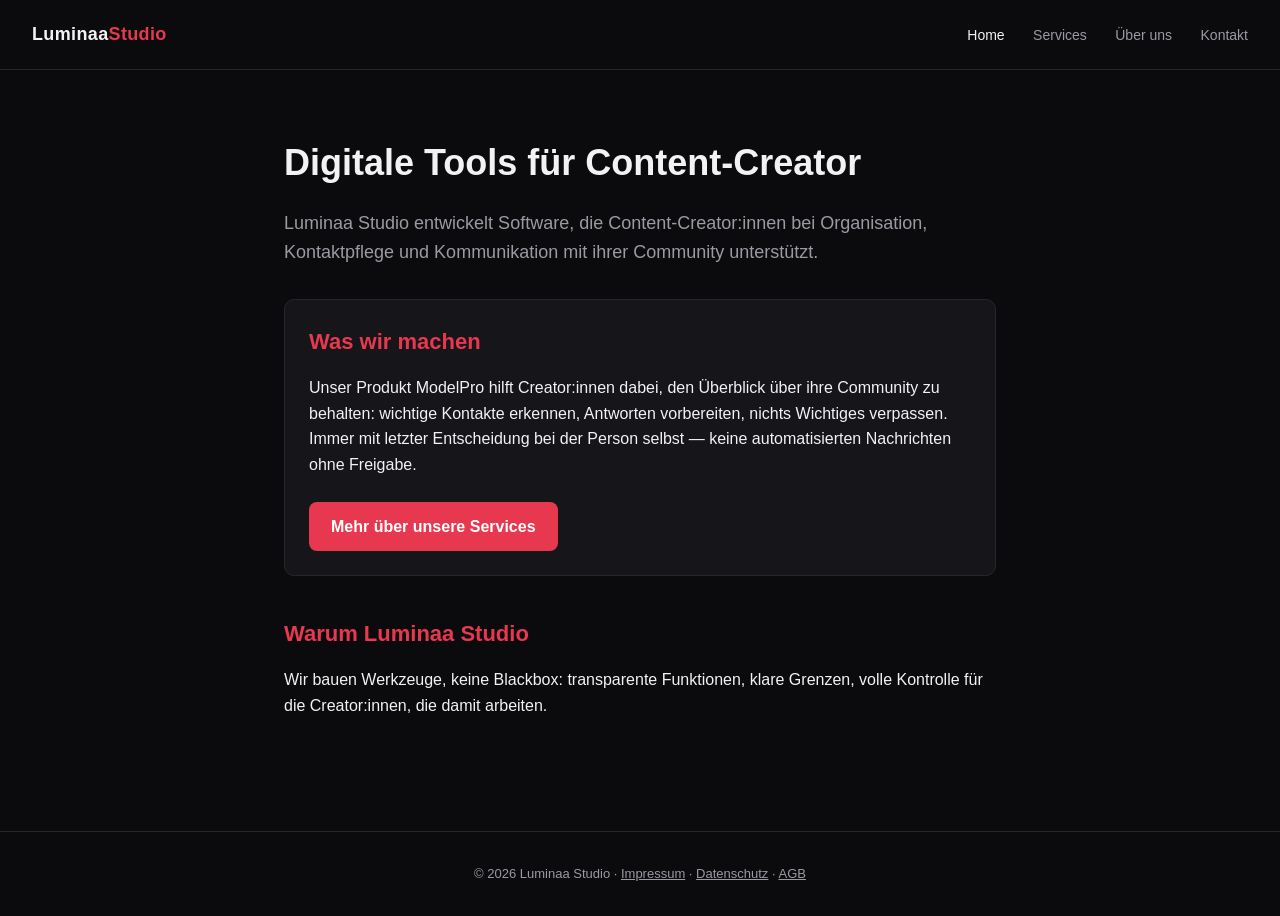
==== index.html @ 3b741c69 "Add files via upload" ====
<!doctype html>
<html lang="de">
<head>
<meta charset="utf-8">
<meta name="viewport" content="width=device-width, initial-scale=1">
<title>Luminaa Studio</title>
<link rel="stylesheet" href="style.css">
</head>
<body>
<header>
  <div class="brand">Luminaa<span>Studio</span></div>
  <nav>
    <a href="index.html" class="active">Home</a>
    <a href="services.html">Services</a>
    <a href="ueber-uns.html">Über uns</a>
    <a href="kontakt.html">Kontakt</a>
  </nav>
</header>
<main>
  <h1>Digitale Tools für Content-Creator</h1>
  <p class="lead">Luminaa Studio entwickelt Software, die Content-Creator:innen bei Organisation, Kontaktpflege und Kommunikation mit ihrer Community unterstützt.</p>

  <div class="card">
    <h2 style="margin-top:0">Was wir machen</h2>
    <p>Unser Produkt ModelPro hilft Creator:innen dabei, den Überblick über ihre Community zu behalten: wichtige Kontakte erkennen, Antworten vorbereiten, nichts Wichtiges verpassen. Immer mit letzter Entscheidung bei der Person selbst — keine automatisierten Nachrichten ohne Freigabe.</p>
    <a href="services.html" class="btn">Mehr über unsere Services</a>
  </div>

  <h2>Warum Luminaa Studio</h2>
  <p>Wir bauen Werkzeuge, keine Blackbox: transparente Funktionen, klare Grenzen, volle Kontrolle für die Creator:innen, die damit arbeiten.</p>
</main>
<footer>
  © 2026 Luminaa Studio · <a href="impressum.html">Impressum</a> · <a href="datenschutz.html">Datenschutz</a> · <a href="agb.html">AGB</a>
</footer>
</body>
</html>
---- style.css ----
:root {
  --bg: #0b0b0e;
  --panel: #15151a;
  --line: #26262e;
  --text: #f2f2f4;
  --muted: #9a9aa2;
  --brand: #e8384f;
  --brand-dark: #b91f34;
}

* { box-sizing: border-box; }

body {
  margin: 0;
  font-family: -apple-system, BlinkMacSystemFont, "Segoe UI", Roboto, Helvetica, Arial, sans-serif;
  background: var(--bg);
  color: var(--text);
  line-height: 1.6;
}

header {
  display: flex;
  align-items: center;
  justify-content: space-between;
  padding: 20px 32px;
  border-bottom: 1px solid var(--line);
  position: sticky;
  top: 0;
  background: var(--bg);
  z-index: 10;
}

.brand {
  font-weight: 700;
  font-size: 18px;
  letter-spacing: 0.02em;
}
.brand span { color: var(--brand); }

nav a {
  color: var(--muted);
  text-decoration: none;
  margin-left: 24px;
  font-size: 14px;
}
nav a:hover, nav a.active { color: var(--text); }

main {
  max-width: 760px;
  margin: 0 auto;
  padding: 64px 24px 96px;
}

h1 {
  font-size: 36px;
  margin: 0 0 16px;
}
h2 {
  font-size: 22px;
  margin: 40px 0 12px;
  color: var(--brand);
}
p { color: var(--text); }
.lead {
  color: var(--muted);
  font-size: 18px;
  margin-bottom: 32px;
}

.card {
  background: var(--panel);
  border: 1px solid var(--line);
  border-radius: 10px;
  padding: 24px;
  margin-bottom: 16px;
}

.btn {
  display: inline-block;
  background: var(--brand);
  color: #fff;
  text-decoration: none;
  padding: 12px 22px;
  border-radius: 8px;
  font-weight: 600;
  margin-top: 8px;
}
.btn:hover { background: var(--brand-dark); }

footer {
  border-top: 1px solid var(--line);
  padding: 32px 24px;
  text-align: center;
  color: var(--muted);
  font-size: 13px;
}
footer a { color: var(--muted); }

.legal-note {
  border-left: 3px solid var(--brand);
  padding: 12px 16px;
  background: var(--panel);
  color: var(--muted);
  font-size: 14px;
  margin-bottom: 32px;
}

ul { padding-left: 20px; }
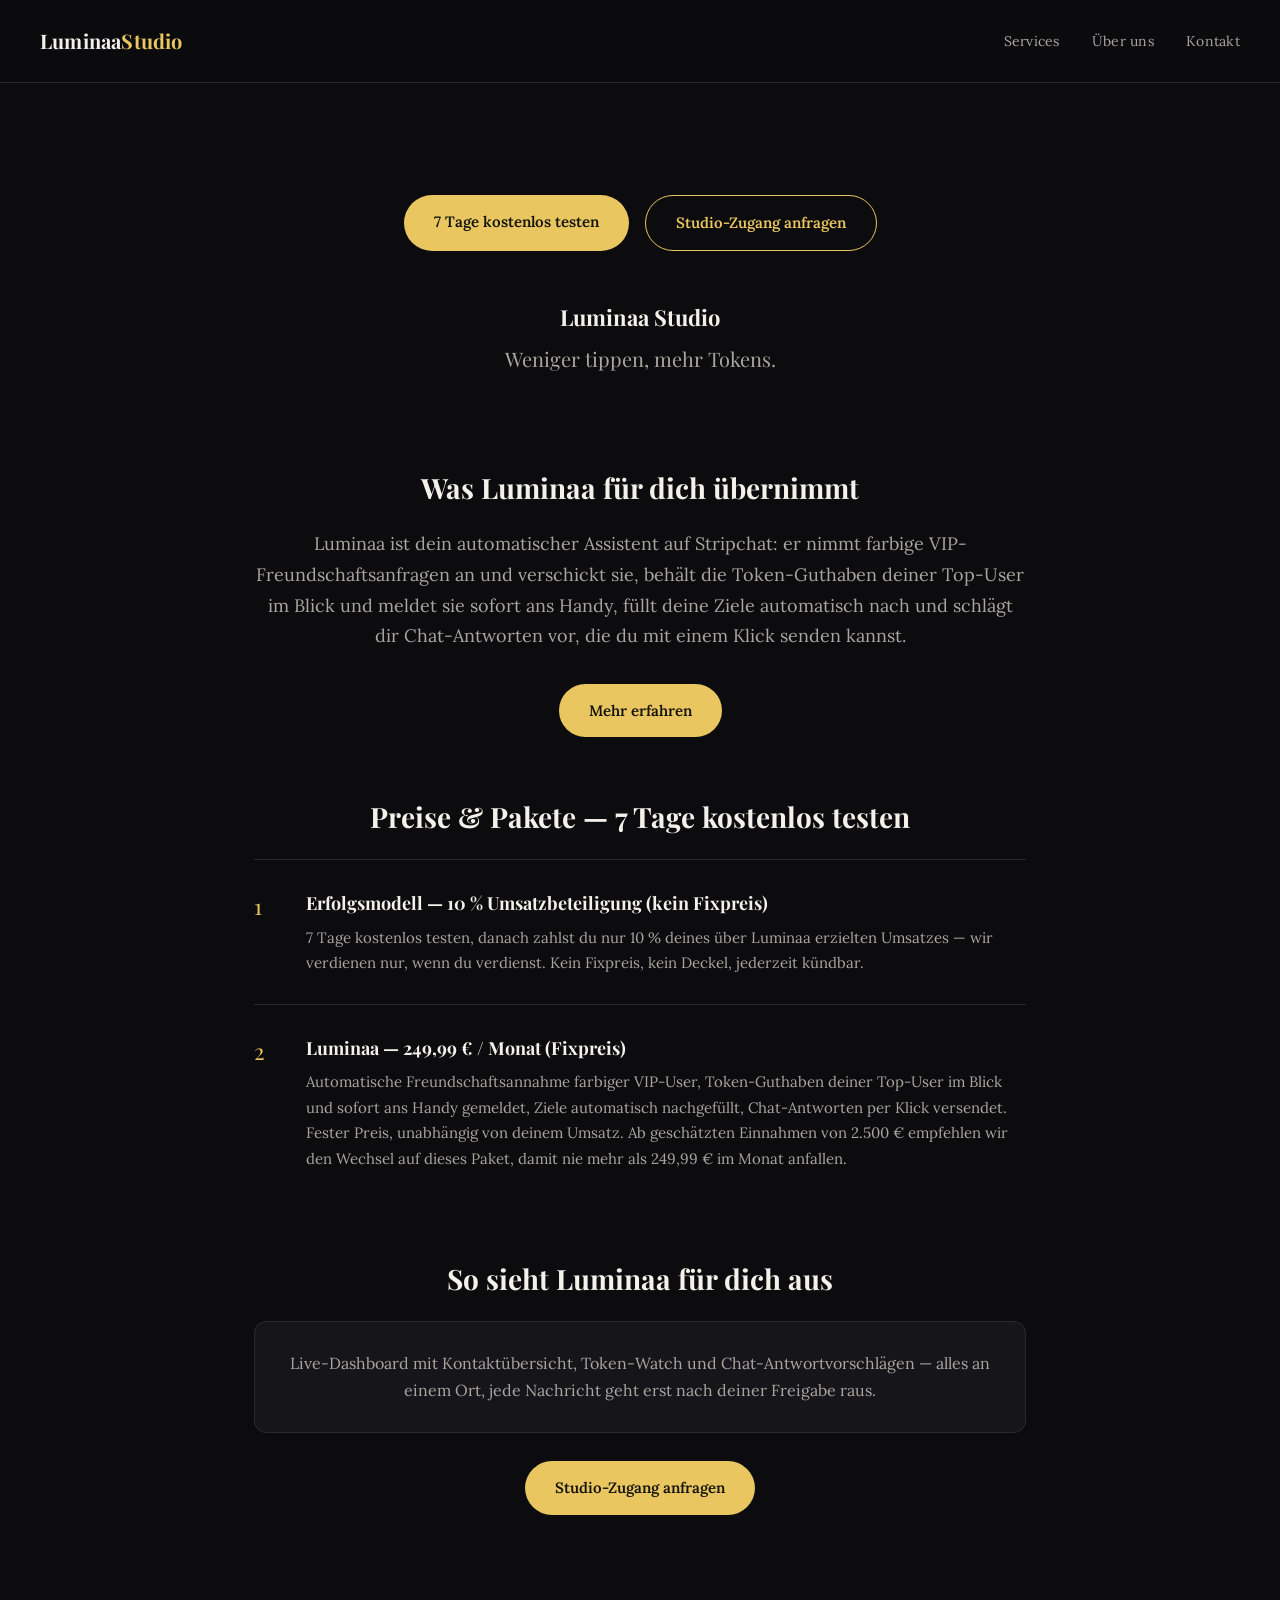
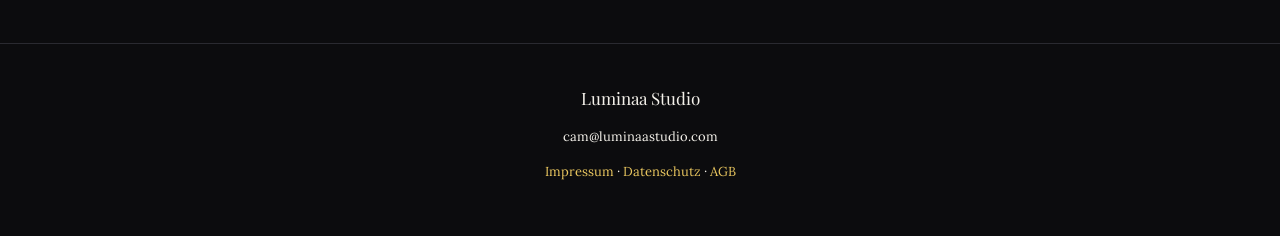
==== commit 6fddfa38: "Add files via upload" ====
--- a/index.html
+++ b/index.html
@@ -3,34 +3,63 @@
 <head>
 <meta charset="utf-8">
 <meta name="viewport" content="width=device-width, initial-scale=1">
-<title>Luminaa Studio</title>
+<title>Luminaa Studio — Weniger tippen, mehr Tokens.</title>
 <link rel="stylesheet" href="style.css">
 </head>
 <body>
 <header>
   <div class="brand">Luminaa<span>Studio</span></div>
   <nav>
-    <a href="index.html" class="active">Home</a>
     <a href="services.html">Services</a>
     <a href="ueber-uns.html">Über uns</a>
     <a href="kontakt.html">Kontakt</a>
   </nav>
 </header>
 <main>
-  <h1>Digitale Tools für Content-Creator</h1>
-  <p class="lead">Luminaa Studio entwickelt Software, die Content-Creator:innen bei Organisation, Kontaktpflege und Kommunikation mit ihrer Community unterstützt.</p>
-
-  <div class="card">
-    <h2 style="margin-top:0">Was wir machen</h2>
-    <p>Unser Produkt ModelPro hilft Creator:innen dabei, den Überblick über ihre Community zu behalten: wichtige Kontakte erkennen, Antworten vorbereiten, nichts Wichtiges verpassen. Immer mit letzter Entscheidung bei der Person selbst — keine automatisierten Nachrichten ohne Freigabe.</p>
-    <a href="services.html" class="btn">Mehr über unsere Services</a>
+  <div class="hero">
+    <div class="hero-ctas">
+      <a href="kontakt.html" class="btn">7 Tage kostenlos testen</a>
+      <a href="kontakt.html" class="btn btn-outline">Studio-Zugang anfragen</a>
+    </div>
+    <p class="tagline"><strong>Luminaa Studio</strong>Weniger tippen, mehr Tokens.</p>
   </div>
 
-  <h2>Warum Luminaa Studio</h2>
-  <p>Wir bauen Werkzeuge, keine Blackbox: transparente Funktionen, klare Grenzen, volle Kontrolle für die Creator:innen, die damit arbeiten.</p>
+  <h2>Was Luminaa für dich übernimmt</h2>
+  <p class="lead center">Luminaa ist dein automatischer Assistent auf Stripchat: er nimmt farbige VIP-Freundschaftsanfragen an und verschickt sie, behält die Token-Guthaben deiner Top-User im Blick und meldet sie sofort ans Handy, füllt deine Ziele automatisch nach und schlägt dir Chat-Antworten vor, die du mit einem Klick senden kannst.</p>
+  <div class="btn-center">
+    <a href="services.html" class="btn">Mehr erfahren</a>
+  </div>
+
+  <h2>Preise &amp; Pakete — 7 Tage kostenlos testen</h2>
+
+  <div class="pricing-row">
+    <div class="pricing-num">1</div>
+    <div>
+      <div class="pricing-title">Erfolgsmodell — 10 % Umsatzbeteiligung (kein Fixpreis)</div>
+      <div class="pricing-desc">7 Tage kostenlos testen, danach zahlst du nur 10 % deines über Luminaa erzielten Umsatzes — wir verdienen nur, wenn du verdienst. Kein Fixpreis, kein Deckel, jederzeit kündbar.</div>
+    </div>
+  </div>
+
+  <div class="pricing-row">
+    <div class="pricing-num">2</div>
+    <div>
+      <div class="pricing-title">Luminaa — 249,99 € / Monat (Fixpreis)</div>
+      <div class="pricing-desc">Automatische Freundschaftsannahme farbiger VIP-User, Token-Guthaben deiner Top-User im Blick und sofort ans Handy gemeldet, Ziele automatisch nachgefüllt, Chat-Antworten per Klick versendet. Fester Preis, unabhängig von deinem Umsatz. Ab geschätzten Einnahmen von 2.500 € empfehlen wir den Wechsel auf dieses Paket, damit nie mehr als 249,99 € im Monat anfallen.</div>
+    </div>
+  </div>
+
+  <h2>So sieht Luminaa für dich aus</h2>
+  <div class="card">
+    <p class="center" style="color:var(--muted); margin:0">Live-Dashboard mit Kontaktübersicht, Token-Watch und Chat-Antwortvorschlägen — alles an einem Ort, jede Nachricht geht erst nach deiner Freigabe raus.</p>
+  </div>
+  <div class="btn-center">
+    <a href="kontakt.html" class="btn">Studio-Zugang anfragen</a>
+  </div>
 </main>
 <footer>
-  © 2026 Luminaa Studio · <a href="impressum.html">Impressum</a> · <a href="datenschutz.html">Datenschutz</a> · <a href="agb.html">AGB</a>
+  <div class="footer-brand">Luminaa Studio</div>
+  <p>cam@luminaastudio.com</p>
+  <p><a href="impressum.html">Impressum</a> · <a href="datenschutz.html">Datenschutz</a> · <a href="agb.html">AGB</a></p>
 </footer>
 </body>
 </html>
--- a/style.css
+++ b/style.css
@@ -1,64 +1,101 @@
+@import url('https://fonts.googleapis.com/css2?family=Playfair+Display:wght@600;700&family=Lora:ital,wght@0,400;0,600;1,400&display=swap');
+
 :root {
-  --bg: #0b0b0e;
-  --panel: #15151a;
-  --line: #26262e;
-  --text: #f2f2f4;
-  --muted: #9a9aa2;
-  --brand: #e8384f;
-  --brand-dark: #b91f34;
+  --bg: #0c0c0e;
+  --panel: #16161a;
+  --line: #2a2a30;
+  --text: #f4f1ea;
+  --muted: #a9a6a0;
+  --gold: #e9c65f;
+  --gold-dark: #cca63f;
 }
 
 * { box-sizing: border-box; }
 
 body {
   margin: 0;
-  font-family: -apple-system, BlinkMacSystemFont, "Segoe UI", Roboto, Helvetica, Arial, sans-serif;
+  font-family: 'Lora', Georgia, serif;
   background: var(--bg);
   color: var(--text);
-  line-height: 1.6;
+  line-height: 1.7;
 }
 
 header {
   display: flex;
   align-items: center;
   justify-content: space-between;
-  padding: 20px 32px;
-  border-bottom: 1px solid var(--line);
+  padding: 24px 40px;
   position: sticky;
   top: 0;
-  background: var(--bg);
+  background: rgba(12,12,14,0.92);
+  backdrop-filter: blur(6px);
   z-index: 10;
+  border-bottom: 1px solid var(--line);
 }
 
 .brand {
+  font-family: 'Playfair Display', Georgia, serif;
   font-weight: 700;
-  font-size: 18px;
-  letter-spacing: 0.02em;
+  font-size: 20px;
+  letter-spacing: 0.01em;
 }
-.brand span { color: var(--brand); }
+.brand span { color: var(--gold); }
 
 nav a {
   color: var(--muted);
   text-decoration: none;
-  margin-left: 24px;
+  margin-left: 28px;
   font-size: 14px;
+  letter-spacing: 0.02em;
 }
-nav a:hover, nav a.active { color: var(--text); }
+nav a:hover, nav a.active { color: var(--gold); }
 
 main {
-  max-width: 760px;
+  max-width: 820px;
   margin: 0 auto;
-  padding: 64px 24px 96px;
+  padding: 72px 24px 100px;
 }
 
+.hero {
+  text-align: center;
+  padding: 40px 0 24px;
+}
+
+.hero-ctas {
+  display: flex;
+  justify-content: center;
+  gap: 16px;
+  margin-bottom: 48px;
+  flex-wrap: wrap;
+}
+
+.tagline {
+  font-family: 'Playfair Display', Georgia, serif;
+  font-size: 20px;
+  color: var(--muted);
+  margin: 0 0 8px;
+}
+.tagline strong { color: var(--text); display:block; font-size: 22px; margin-bottom: 6px; }
+
 h1 {
-  font-size: 36px;
-  margin: 0 0 16px;
+  font-family: 'Playfair Display', Georgia, serif;
+  font-size: 40px;
+  line-height: 1.25;
+  margin: 0 0 20px;
+  font-weight: 700;
 }
 h2 {
-  font-size: 22px;
-  margin: 40px 0 12px;
-  color: var(--brand);
+  font-family: 'Playfair Display', Georgia, serif;
+  font-size: 28px;
+  margin: 56px 0 18px;
+  font-weight: 700;
+  text-align: center;
+}
+h3 {
+  font-family: 'Playfair Display', Georgia, serif;
+  font-size: 19px;
+  margin: 0 0 8px;
+  color: var(--gold);
 }
 p { color: var(--text); }
 .lead {
@@ -66,39 +103,84 @@
   font-size: 18px;
   margin-bottom: 32px;
 }
+.center { text-align: center; }
+h1.center-title, .hero h1 { text-align: center; }
 
 .card {
   background: var(--panel);
   border: 1px solid var(--line);
-  border-radius: 10px;
-  padding: 24px;
-  margin-bottom: 16px;
+  border-radius: 12px;
+  padding: 28px;
+  margin-bottom: 18px;
 }
 
 .btn {
   display: inline-block;
-  background: var(--brand);
-  color: #fff;
+  background: var(--gold);
+  color: #14140f;
   text-decoration: none;
-  padding: 12px 22px;
-  border-radius: 8px;
+  padding: 14px 30px;
+  border-radius: 999px;
   font-weight: 600;
-  margin-top: 8px;
+  font-family: 'Lora', Georgia, serif;
+  font-size: 15px;
+  border: none;
+  cursor: pointer;
 }
-.btn:hover { background: var(--brand-dark); }
+.btn:hover { background: var(--gold-dark); }
+.btn-outline {
+  background: transparent;
+  color: var(--gold);
+  border: 1px solid var(--gold);
+}
+.btn-outline:hover { background: var(--gold); color: #14140f; }
+.btn-center { display:flex; justify-content:center; margin: 28px 0; }
+
+.pricing-row {
+  display: flex;
+  gap: 24px;
+  padding: 28px 0;
+  border-top: 1px solid var(--line);
+  align-items: flex-start;
+}
+.pricing-row:last-of-type { border-bottom: 1px solid var(--line); }
+.pricing-num {
+  font-family: 'Playfair Display', Georgia, serif;
+  font-size: 22px;
+  color: var(--gold);
+  width: 28px;
+  flex-shrink: 0;
+}
+.pricing-title {
+  font-family: 'Playfair Display', Georgia, serif;
+  font-weight: 700;
+  font-size: 18px;
+  margin-bottom: 6px;
+}
+.pricing-desc {
+  color: var(--muted);
+  font-size: 15px;
+}
 
 footer {
   border-top: 1px solid var(--line);
-  padding: 32px 24px;
+  padding: 40px 24px;
   text-align: center;
   color: var(--muted);
   font-size: 13px;
 }
-footer a { color: var(--muted); }
+footer a { color: var(--gold); text-decoration: none; }
+footer a:hover { text-decoration: underline; }
+.footer-brand {
+  font-family: 'Playfair Display', Georgia, serif;
+  font-size: 17px;
+  color: var(--text);
+  margin-bottom: 10px;
+}
 
 .legal-note {
-  border-left: 3px solid var(--brand);
-  padding: 12px 16px;
+  border-left: 3px solid var(--gold);
+  padding: 14px 18px;
   background: var(--panel);
   color: var(--muted);
   font-size: 14px;
@@ -106,3 +188,9 @@
 }
 
 ul { padding-left: 20px; }
+
+@media (max-width: 600px) {
+  h1 { font-size: 30px; }
+  header { padding: 18px 20px; }
+  nav a { margin-left: 16px; font-size: 13px; }
+}
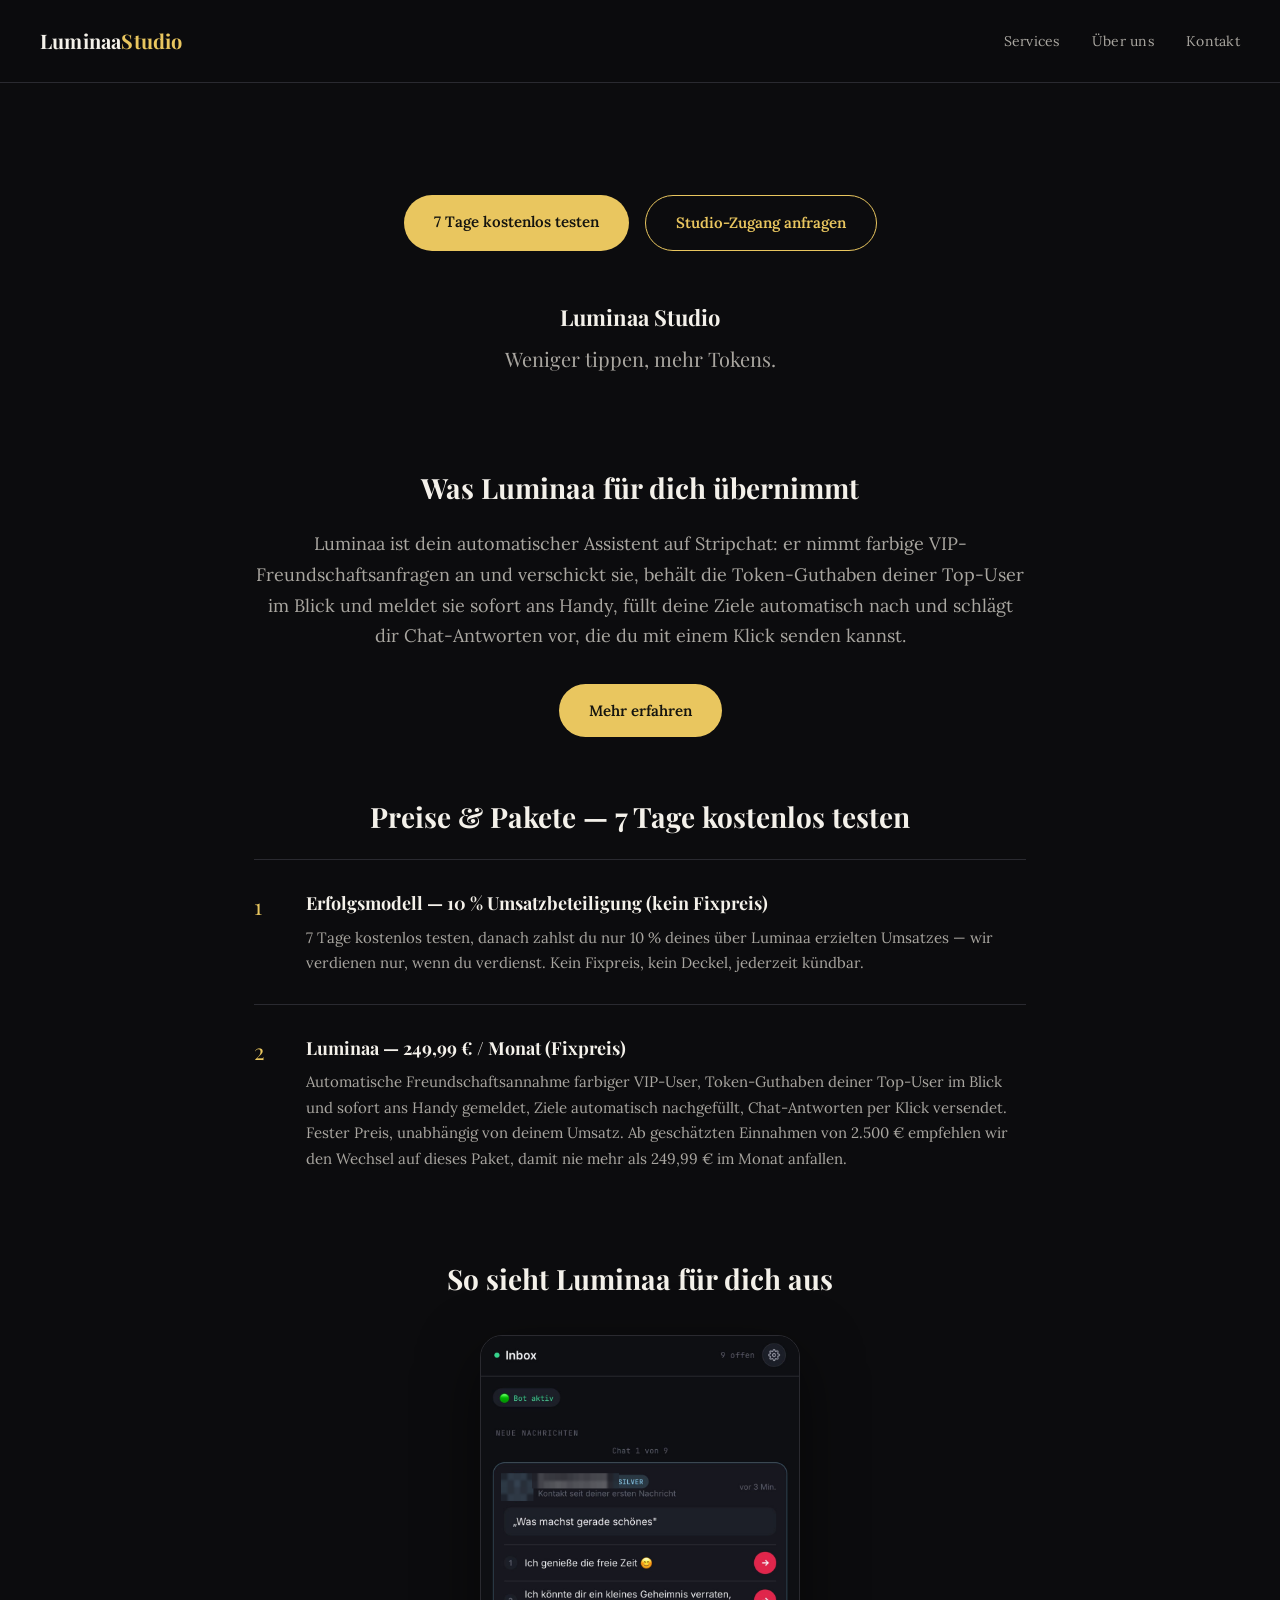
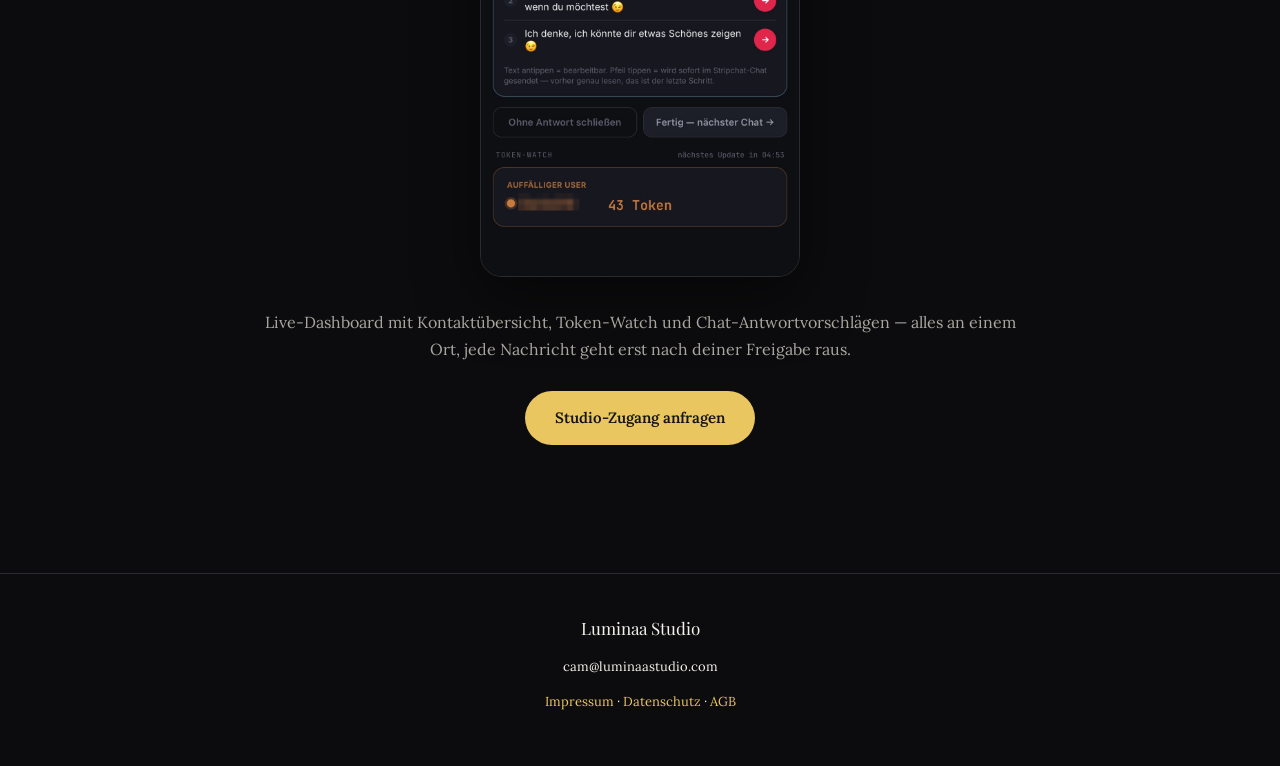
==== commit e0162941: "Add files via upload" ====
--- a/index.html
+++ b/index.html
@@ -49,9 +49,10 @@
   </div>
 
   <h2>So sieht Luminaa für dich aus</h2>
-  <div class="card">
-    <p class="center" style="color:var(--muted); margin:0">Live-Dashboard mit Kontaktübersicht, Token-Watch und Chat-Antwortvorschlägen — alles an einem Ort, jede Nachricht geht erst nach deiner Freigabe raus.</p>
+  <div class="phone-shot">
+    <img src="dashboard-preview.png" alt="Luminaa Dashboard: Chat-Antwortvorschläge und Token-Watch">
   </div>
+  <p class="center" style="color:var(--muted)">Live-Dashboard mit Kontaktübersicht, Token-Watch und Chat-Antwortvorschlägen — alles an einem Ort, jede Nachricht geht erst nach deiner Freigabe raus.</p>
   <div class="btn-center">
     <a href="kontakt.html" class="btn">Studio-Zugang anfragen</a>
   </div>
--- a/style.css
+++ b/style.css
@@ -136,6 +136,19 @@
 .btn-outline:hover { background: var(--gold); color: #14140f; }
 .btn-center { display:flex; justify-content:center; margin: 28px 0; }
 
+.phone-shot {
+  display: flex;
+  justify-content: center;
+  margin: 32px 0;
+}
+.phone-shot img {
+  max-width: 320px;
+  width: 100%;
+  border-radius: 22px;
+  border: 1px solid var(--line);
+  box-shadow: 0 20px 60px rgba(0,0,0,0.5);
+}
+
 .pricing-row {
   display: flex;
   gap: 24px;
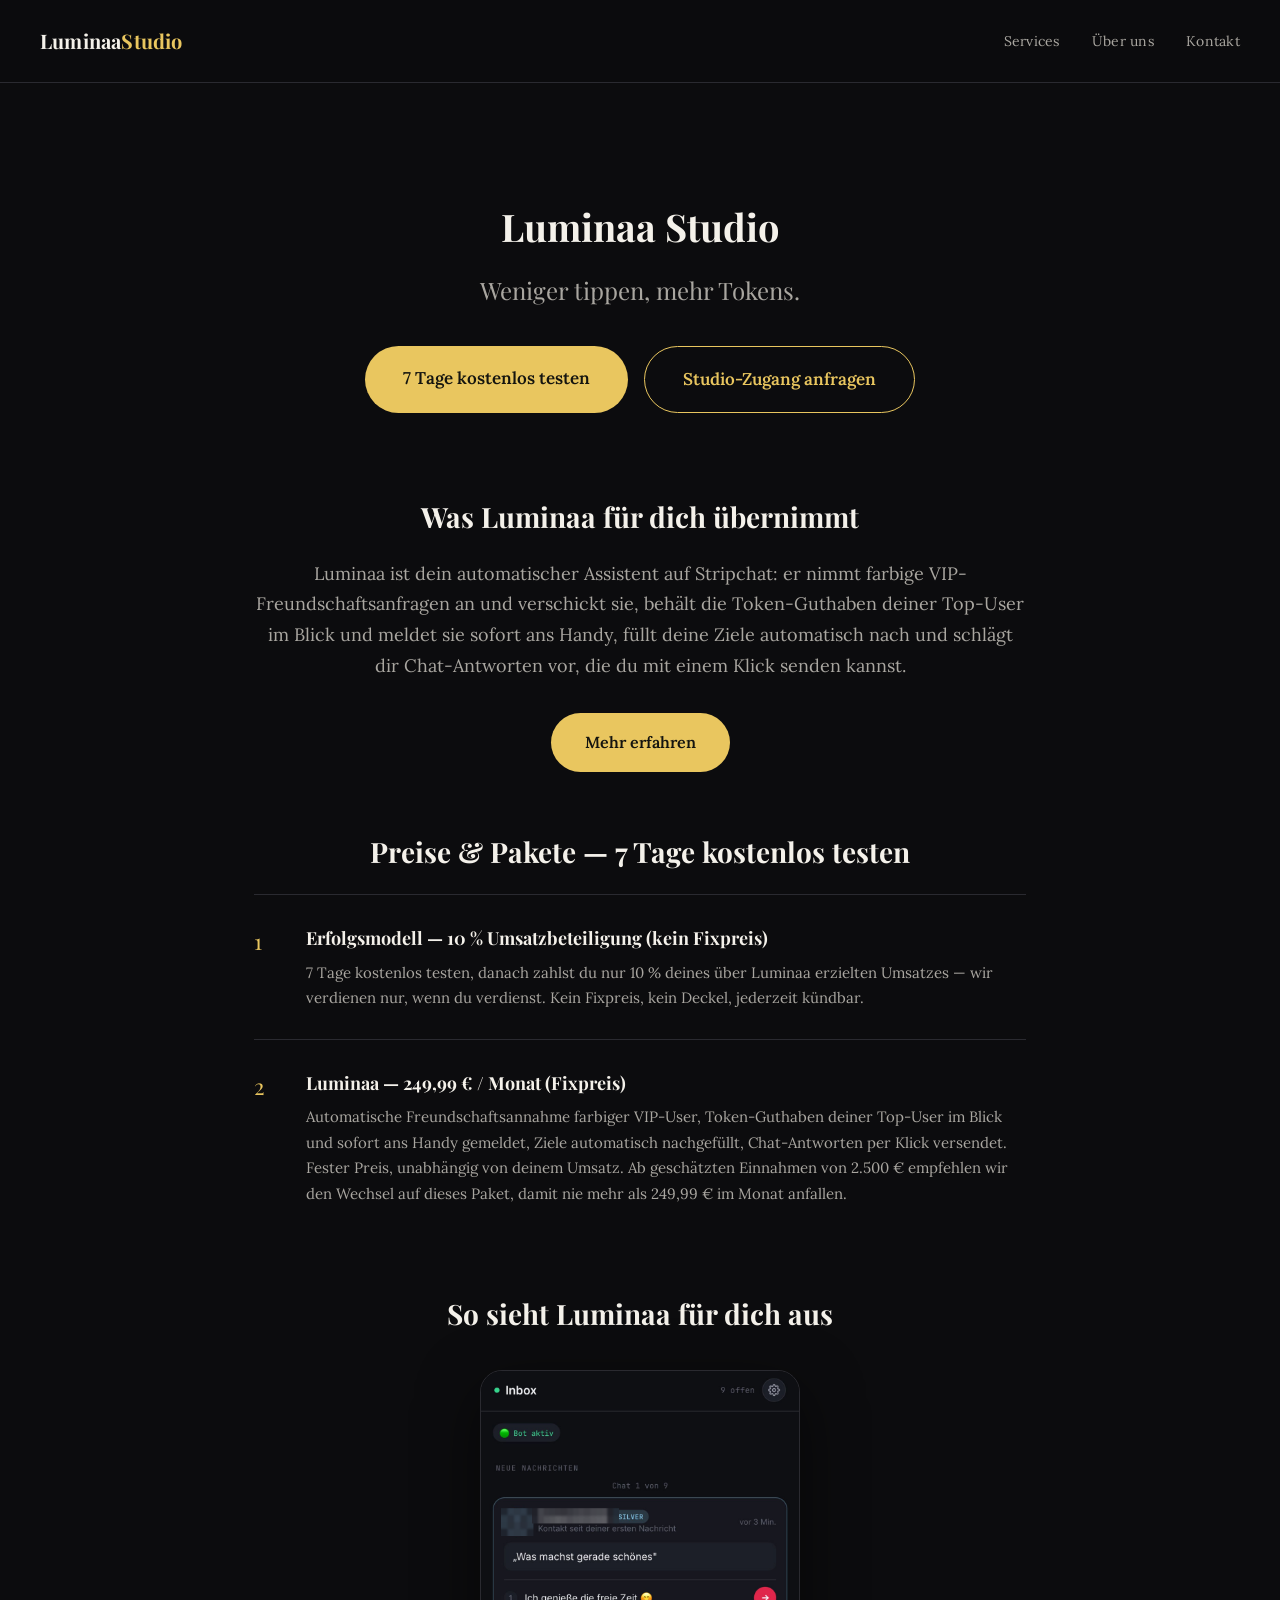
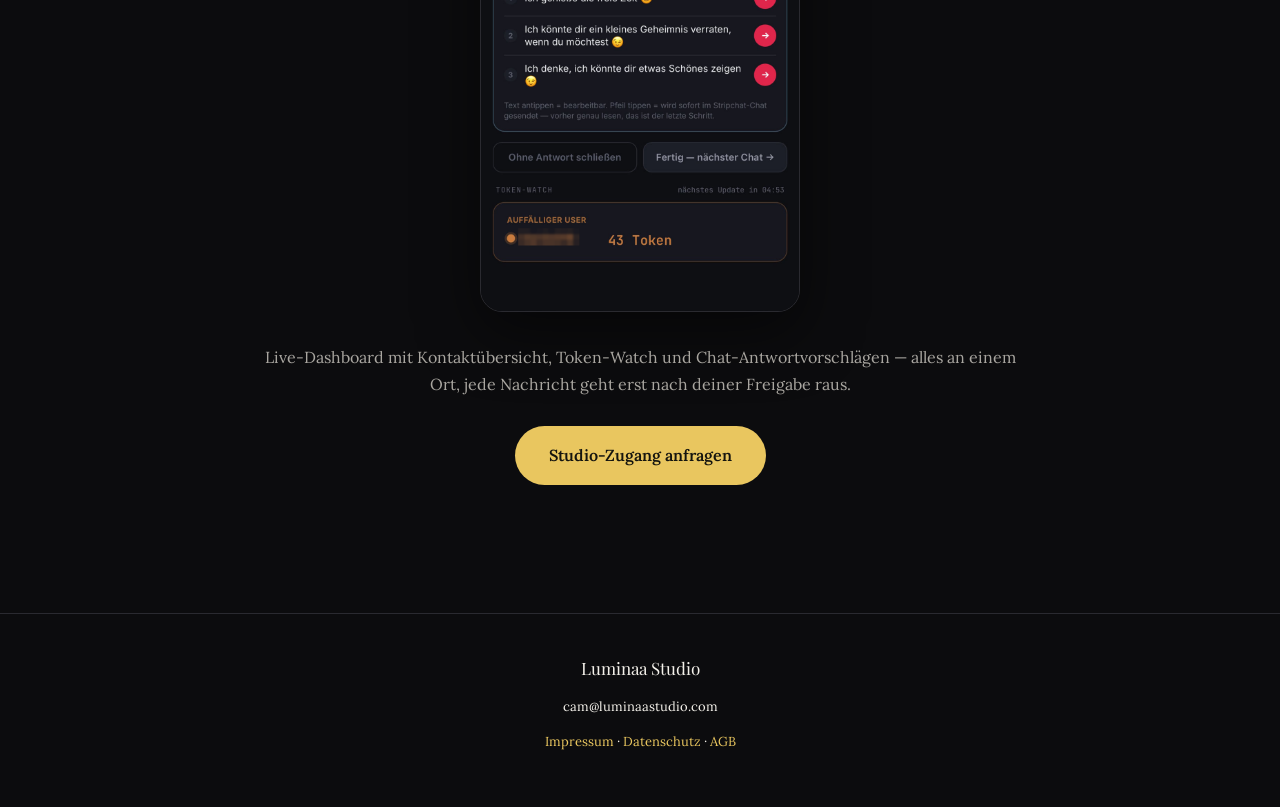
==== commit 5125a52c: "Add files via upload" ====
--- a/index.html
+++ b/index.html
@@ -12,16 +12,16 @@
   <nav>
     <a href="services.html">Services</a>
     <a href="ueber-uns.html">Über uns</a>
-    <a href="kontakt.html">Kontakt</a>
+    <a href="kontakt.html#formular">Kontakt</a>
   </nav>
 </header>
 <main>
   <div class="hero">
+    <p class="tagline"><strong>Luminaa Studio</strong>Weniger tippen, mehr Tokens.</p>
     <div class="hero-ctas">
-      <a href="kontakt.html" class="btn">7 Tage kostenlos testen</a>
-      <a href="kontakt.html" class="btn btn-outline">Studio-Zugang anfragen</a>
+      <a href="kontakt.html#formular" class="btn">7 Tage kostenlos testen</a>
+      <a href="kontakt.html#formular" class="btn btn-outline">Studio-Zugang anfragen</a>
     </div>
-    <p class="tagline"><strong>Luminaa Studio</strong>Weniger tippen, mehr Tokens.</p>
   </div>
 
   <h2>Was Luminaa für dich übernimmt</h2>
@@ -54,7 +54,7 @@
   </div>
   <p class="center" style="color:var(--muted)">Live-Dashboard mit Kontaktübersicht, Token-Watch und Chat-Antwortvorschlägen — alles an einem Ort, jede Nachricht geht erst nach deiner Freigabe raus.</p>
   <div class="btn-center">
-    <a href="kontakt.html" class="btn">Studio-Zugang anfragen</a>
+    <a href="kontakt.html#formular" class="btn">Studio-Zugang anfragen</a>
   </div>
 </main>
 <footer>
--- a/style.css
+++ b/style.css
@@ -65,17 +65,17 @@
   display: flex;
   justify-content: center;
   gap: 16px;
-  margin-bottom: 48px;
+  margin-top: 36px;
   flex-wrap: wrap;
 }
 
 .tagline {
   font-family: 'Playfair Display', Georgia, serif;
-  font-size: 20px;
-  color: var(--muted);
-  margin: 0 0 8px;
-}
-.tagline strong { color: var(--text); display:block; font-size: 22px; margin-bottom: 6px; }
+  font-size: 24px;
+  color: var(--muted);
+  margin: 0;
+}
+.tagline strong { color: var(--text); display:block; font-size: 38px; margin-bottom: 10px; }
 
 h1 {
   font-family: 'Playfair Display', Georgia, serif;
@@ -114,19 +114,47 @@
   margin-bottom: 18px;
 }
 
+form.card { display: flex; flex-direction: column; gap: 18px; }
+form label {
+  display: flex;
+  flex-direction: column;
+  gap: 8px;
+  font-size: 14px;
+  color: var(--muted);
+}
+form input[type="text"],
+form input[type="email"],
+form textarea {
+  background: var(--bg);
+  border: 1px solid var(--line);
+  border-radius: 8px;
+  padding: 12px 14px;
+  color: var(--text);
+  font-family: 'Lora', Georgia, serif;
+  font-size: 15px;
+  resize: vertical;
+}
+form input:focus,
+form textarea:focus {
+  outline: none;
+  border-color: var(--gold);
+}
+form button.btn { align-self: center; margin-top: 4px; }
+
 .btn {
   display: inline-block;
   background: var(--gold);
   color: #14140f;
   text-decoration: none;
-  padding: 14px 30px;
+  padding: 16px 34px;
   border-radius: 999px;
   font-weight: 600;
   font-family: 'Lora', Georgia, serif;
-  font-size: 15px;
+  font-size: 16px;
   border: none;
   cursor: pointer;
 }
+.hero .btn { padding: 18px 38px; font-size: 17px; }
 .btn:hover { background: var(--gold-dark); }
 .btn-outline {
   background: transparent;
@@ -206,4 +234,6 @@
   h1 { font-size: 30px; }
   header { padding: 18px 20px; }
   nav a { margin-left: 16px; font-size: 13px; }
-}
+  .tagline strong { font-size: 28px; }
+  .tagline { font-size: 18px; }
+}
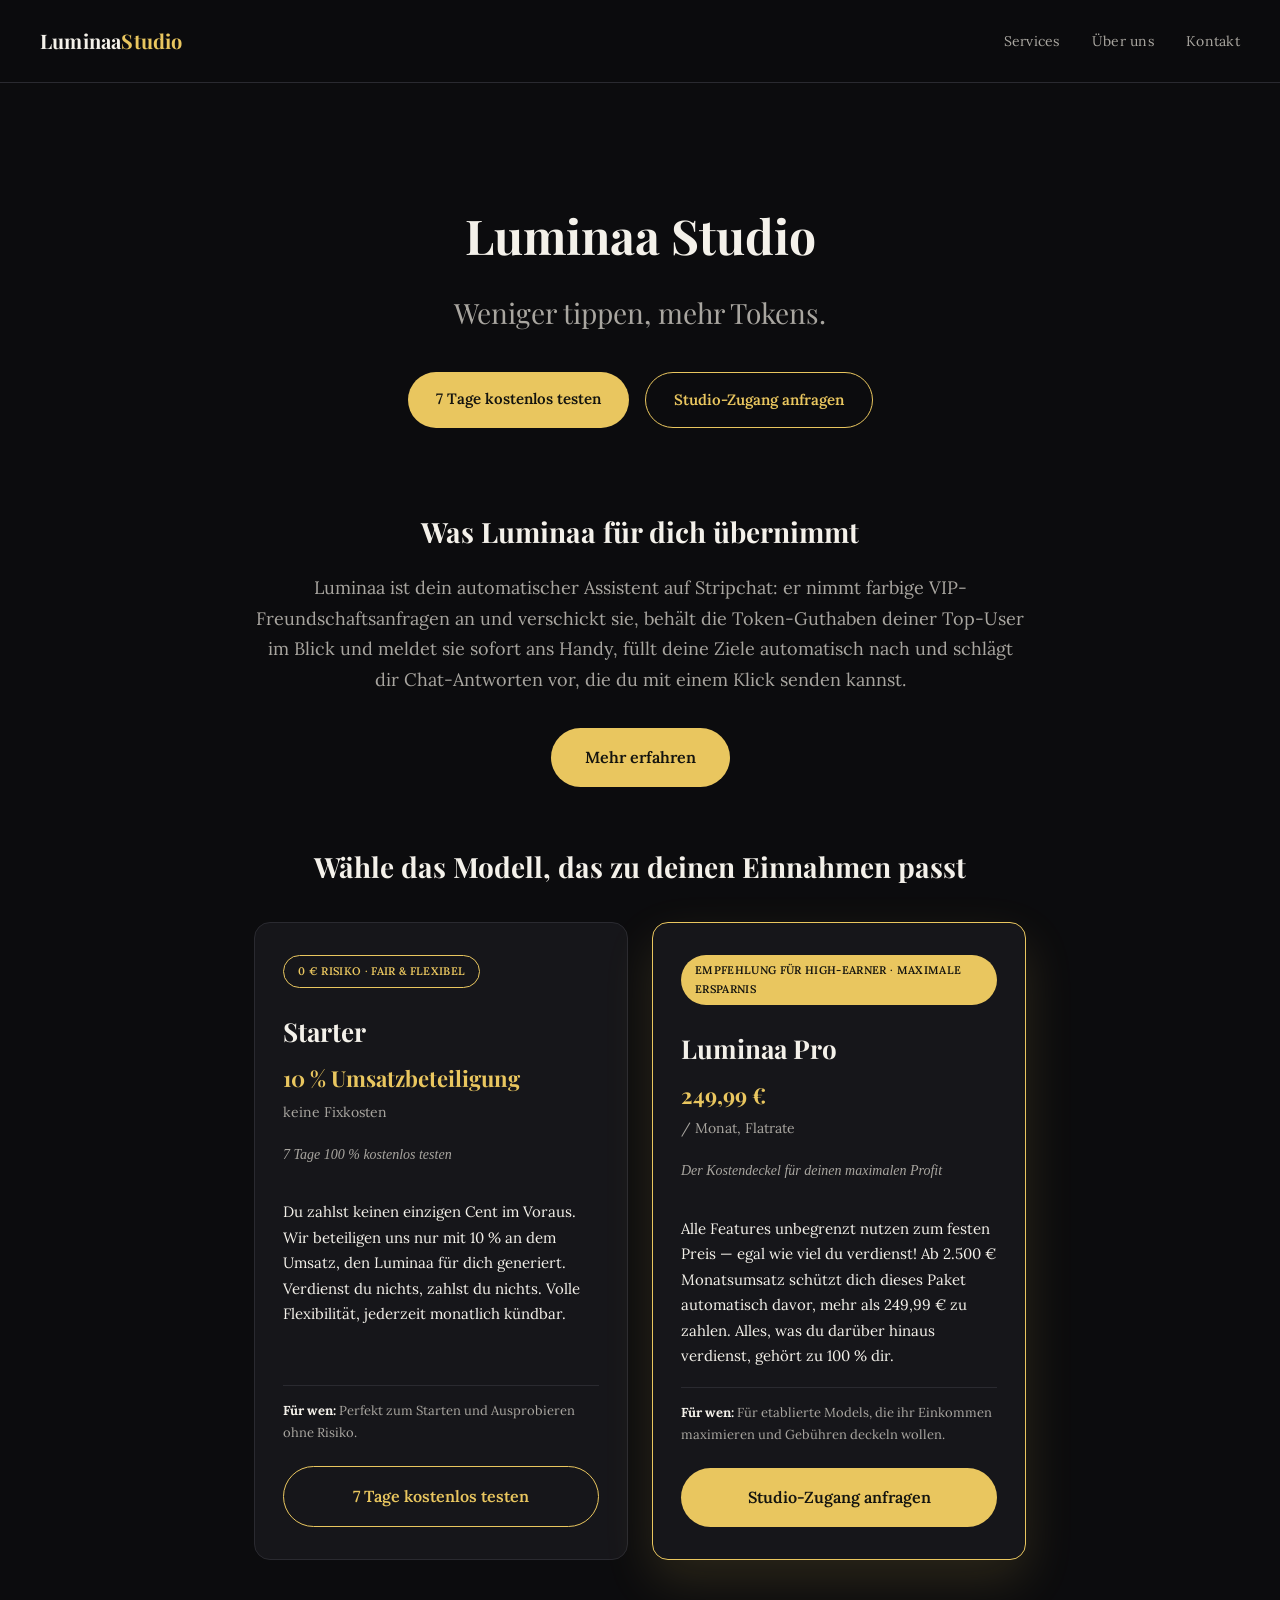
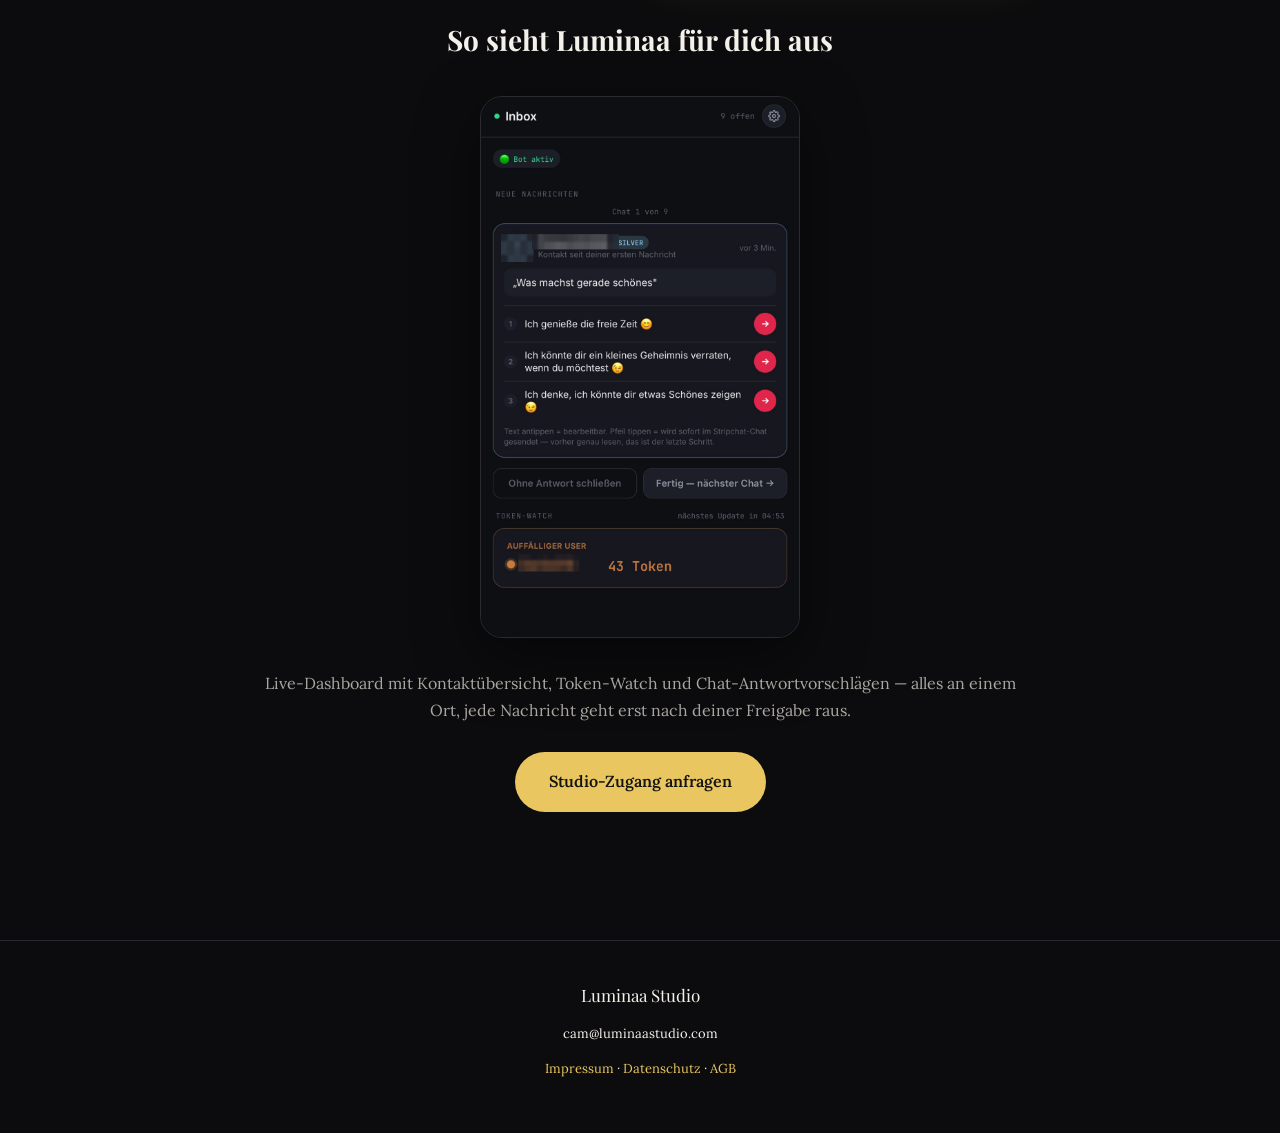
==== commit 198db14a: "Add files via upload" ====
--- a/index.html
+++ b/index.html
@@ -30,21 +30,27 @@
     <a href="services.html" class="btn">Mehr erfahren</a>
   </div>
 
-  <h2>Preise &amp; Pakete — 7 Tage kostenlos testen</h2>
+  <h2>Wähle das Modell, das zu deinen Einnahmen passt</h2>
 
-  <div class="pricing-row">
-    <div class="pricing-num">1</div>
-    <div>
-      <div class="pricing-title">Erfolgsmodell — 10 % Umsatzbeteiligung (kein Fixpreis)</div>
-      <div class="pricing-desc">7 Tage kostenlos testen, danach zahlst du nur 10 % deines über Luminaa erzielten Umsatzes — wir verdienen nur, wenn du verdienst. Kein Fixpreis, kein Deckel, jederzeit kündbar.</div>
+  <div class="pricing-cards">
+    <div class="pricing-card">
+      <div class="pricing-badge">0 € Risiko · Fair &amp; flexibel</div>
+      <div class="pricing-card-title">Starter</div>
+      <div class="pricing-card-price">10 % Umsatzbeteiligung<span>keine Fixkosten</span></div>
+      <div class="pricing-card-sub">7 Tage 100 % kostenlos testen</div>
+      <p class="pricing-card-desc">Du zahlst keinen einzigen Cent im Voraus. Wir beteiligen uns nur mit 10 % an dem Umsatz, den Luminaa für dich generiert. Verdienst du nichts, zahlst du nichts. Volle Flexibilität, jederzeit monatlich kündbar.</p>
+      <div class="pricing-card-for"><strong>Für wen:</strong> Perfekt zum Starten und Ausprobieren ohne Risiko.</div>
+      <a href="kontakt.html#formular" class="btn btn-outline pricing-card-btn">7 Tage kostenlos testen</a>
     </div>
-  </div>
 
-  <div class="pricing-row">
-    <div class="pricing-num">2</div>
-    <div>
-      <div class="pricing-title">Luminaa — 249,99 € / Monat (Fixpreis)</div>
-      <div class="pricing-desc">Automatische Freundschaftsannahme farbiger VIP-User, Token-Guthaben deiner Top-User im Blick und sofort ans Handy gemeldet, Ziele automatisch nachgefüllt, Chat-Antworten per Klick versendet. Fester Preis, unabhängig von deinem Umsatz. Ab geschätzten Einnahmen von 2.500 € empfehlen wir den Wechsel auf dieses Paket, damit nie mehr als 249,99 € im Monat anfallen.</div>
+    <div class="pricing-card pricing-card-highlight">
+      <div class="pricing-badge pricing-badge-solid">Empfehlung für High-Earner · Maximale Ersparnis</div>
+      <div class="pricing-card-title">Luminaa Pro</div>
+      <div class="pricing-card-price">249,99 €<span>/ Monat, Flatrate</span></div>
+      <div class="pricing-card-sub">Der Kostendeckel für deinen maximalen Profit</div>
+      <p class="pricing-card-desc">Alle Features unbegrenzt nutzen zum festen Preis — egal wie viel du verdienst! Ab 2.500 € Monatsumsatz schützt dich dieses Paket automatisch davor, mehr als 249,99 € zu zahlen. Alles, was du darüber hinaus verdienst, gehört zu 100 % dir.</p>
+      <div class="pricing-card-for"><strong>Für wen:</strong> Für etablierte Models, die ihr Einkommen maximieren und Gebühren deckeln wollen.</div>
+      <a href="kontakt.html#formular" class="btn pricing-card-btn">Studio-Zugang anfragen</a>
     </div>
   </div>
 
--- a/style.css
+++ b/style.css
@@ -71,11 +71,11 @@
 
 .tagline {
   font-family: 'Playfair Display', Georgia, serif;
-  font-size: 24px;
+  font-size: 28px;
   color: var(--muted);
   margin: 0;
 }
-.tagline strong { color: var(--text); display:block; font-size: 38px; margin-bottom: 10px; }
+.tagline strong { color: var(--text); display:block; font-size: 48px; margin-bottom: 12px; }
 
 h1 {
   font-family: 'Playfair Display', Georgia, serif;
@@ -154,7 +154,7 @@
   border: none;
   cursor: pointer;
 }
-.hero .btn { padding: 18px 38px; font-size: 17px; }
+.hero .btn { padding: 14px 28px; font-size: 15px; }
 .btn:hover { background: var(--gold-dark); }
 .btn-outline {
   background: transparent;
@@ -177,30 +177,90 @@
   box-shadow: 0 20px 60px rgba(0,0,0,0.5);
 }
 
-.pricing-row {
-  display: flex;
+.pricing-cards {
+  display: grid;
+  grid-template-columns: 1fr 1fr;
   gap: 24px;
-  padding: 28px 0;
-  border-top: 1px solid var(--line);
-  align-items: flex-start;
-}
-.pricing-row:last-of-type { border-bottom: 1px solid var(--line); }
-.pricing-num {
-  font-family: 'Playfair Display', Georgia, serif;
+  margin: 32px 0 48px;
+  align-items: stretch;
+}
+.pricing-card {
+  background: var(--panel);
+  border: 1px solid var(--line);
+  border-radius: 16px;
+  padding: 32px 28px;
+  display: flex;
+  flex-direction: column;
+  text-align: left;
+}
+.pricing-card-highlight {
+  border: 1px solid var(--gold);
+  box-shadow: 0 20px 50px rgba(233, 198, 95, 0.14);
+}
+.pricing-badge {
+  display: inline-block;
+  align-self: flex-start;
+  border: 1px solid var(--gold);
+  color: var(--gold);
+  font-family: 'Lora', Georgia, serif;
+  font-size: 11px;
+  font-weight: 600;
+  letter-spacing: 0.03em;
+  text-transform: uppercase;
+  padding: 6px 14px;
+  border-radius: 999px;
+  margin-bottom: 22px;
+}
+.pricing-badge-solid {
+  background: var(--gold);
+  color: #14140f;
+  border: none;
+}
+.pricing-card-title {
+  font-family: 'Playfair Display', Georgia, serif;
+  font-weight: 700;
+  font-size: 26px;
+  margin-bottom: 6px;
+}
+.pricing-card-price {
+  font-family: 'Playfair Display', Georgia, serif;
+  font-weight: 700;
   font-size: 22px;
   color: var(--gold);
-  width: 28px;
-  flex-shrink: 0;
-}
-.pricing-title {
-  font-family: 'Playfair Display', Georgia, serif;
-  font-weight: 700;
-  font-size: 18px;
-  margin-bottom: 6px;
-}
-.pricing-desc {
-  color: var(--muted);
+  margin-bottom: 4px;
+}
+.pricing-card-price span {
+  display: block;
+  font-family: 'Lora', Georgia, serif;
+  font-weight: 400;
+  font-size: 14px;
+  color: var(--muted);
+  margin-top: 3px;
+}
+.pricing-card-sub {
+  color: var(--muted);
+  font-size: 14px;
+  font-style: italic;
+  margin: 14px 0 18px;
+}
+.pricing-card-desc {
   font-size: 15px;
+  color: var(--text);
+  margin-bottom: 18px;
+  flex-grow: 1;
+}
+.pricing-card-for {
+  font-size: 13px;
+  color: var(--muted);
+  border-top: 1px solid var(--line);
+  padding-top: 14px;
+  margin-bottom: 22px;
+}
+.pricing-card-for strong { color: var(--text); }
+.pricing-card-btn { align-self: stretch; text-align: center; }
+
+@media (max-width: 700px) {
+  .pricing-cards { grid-template-columns: 1fr; }
 }
 
 footer {
@@ -234,6 +294,8 @@
   h1 { font-size: 30px; }
   header { padding: 18px 20px; }
   nav a { margin-left: 16px; font-size: 13px; }
-  .tagline strong { font-size: 28px; }
-  .tagline { font-size: 18px; }
-}
+  .tagline strong { font-size: 36px; }
+  .tagline { font-size: 20px; }
+  .hero .btn { padding: 12px 22px; font-size: 13px; }
+  .hero-ctas { gap: 12px; }
+}
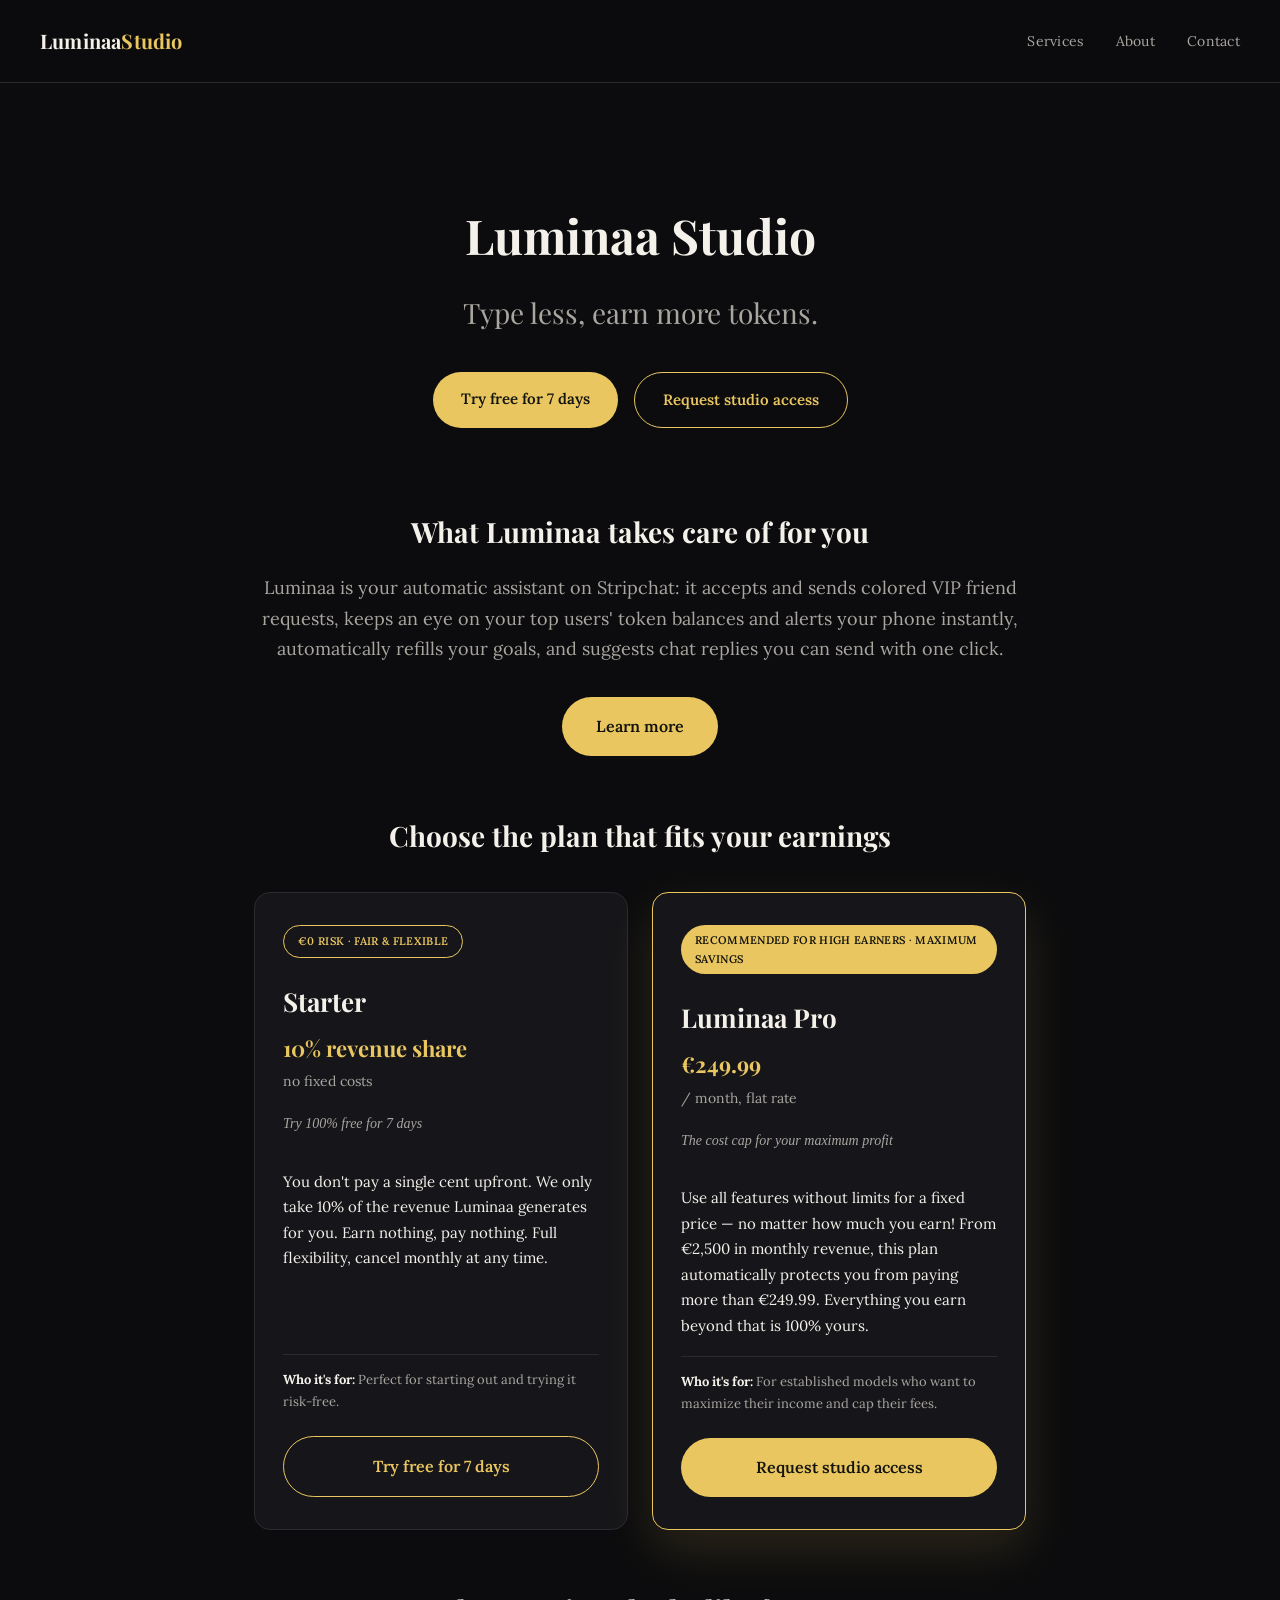
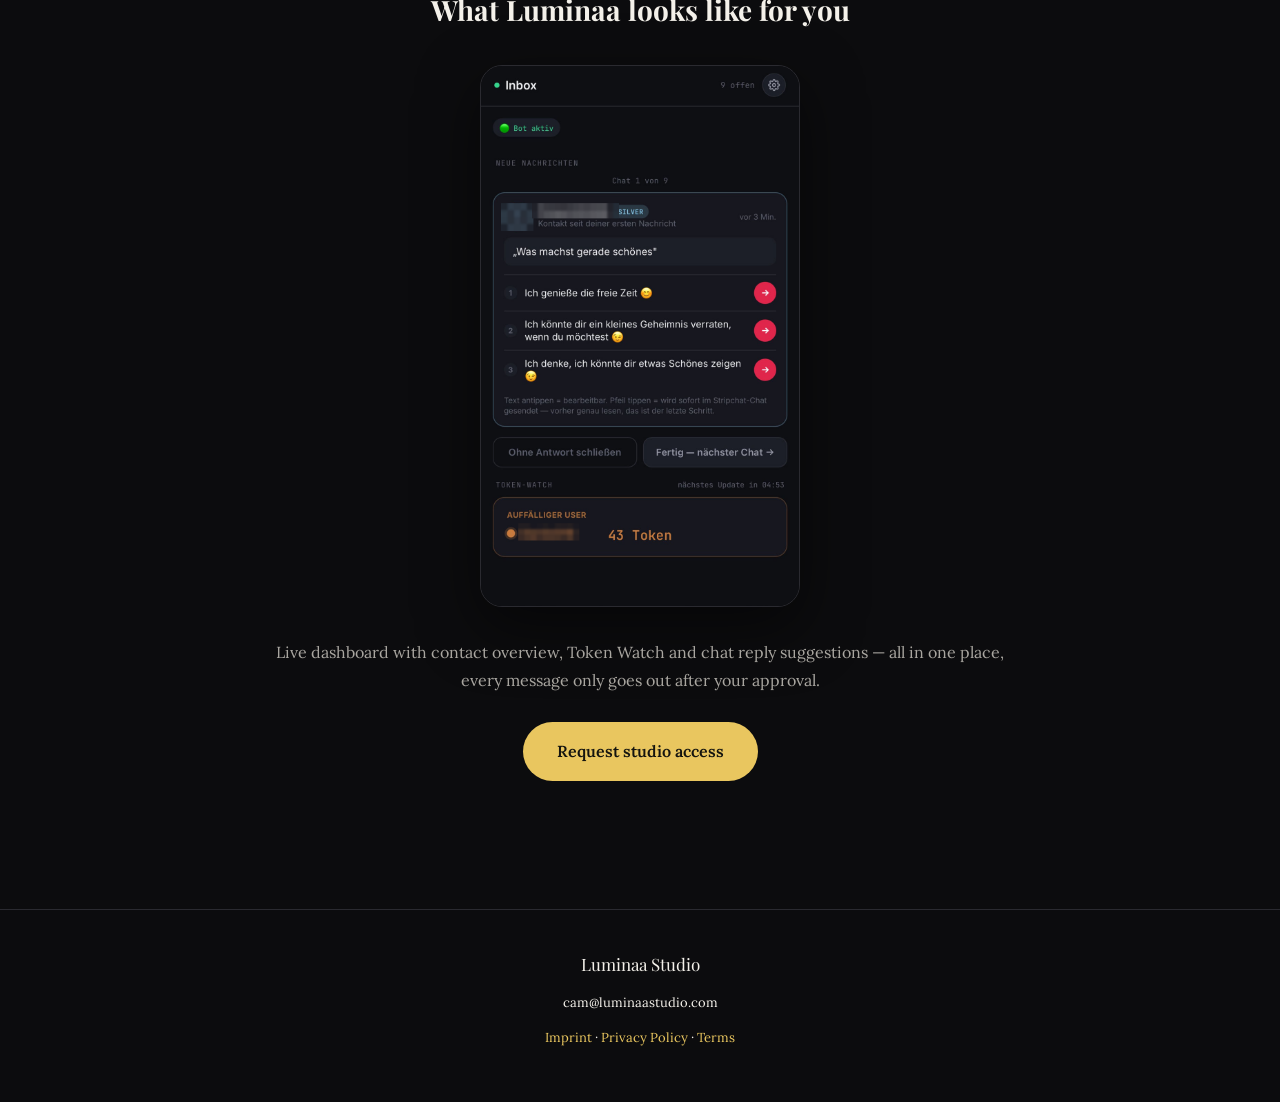
==== commit 4899278d: "Translate landing page to English, remove address from contact page" ====
--- a/index.html
+++ b/index.html
@@ -1,9 +1,9 @@
 <!doctype html>
-<html lang="de">
+<html lang="en">
 <head>
 <meta charset="utf-8">
 <meta name="viewport" content="width=device-width, initial-scale=1">
-<title>Luminaa Studio — Weniger tippen, mehr Tokens.</title>
+<title>Luminaa Studio — Type less, earn more tokens.</title>
 <link rel="stylesheet" href="style.css">
 </head>
 <body>
@@ -11,62 +11,62 @@
   <div class="brand">Luminaa<span>Studio</span></div>
   <nav>
     <a href="services.html">Services</a>
-    <a href="ueber-uns.html">Über uns</a>
-    <a href="kontakt.html#formular">Kontakt</a>
+    <a href="ueber-uns.html">About</a>
+    <a href="kontakt.html#formular">Contact</a>
   </nav>
 </header>
 <main>
   <div class="hero">
-    <p class="tagline"><strong>Luminaa Studio</strong>Weniger tippen, mehr Tokens.</p>
+    <p class="tagline"><strong>Luminaa Studio</strong>Type less, earn more tokens.</p>
     <div class="hero-ctas">
-      <a href="kontakt.html#formular" class="btn">7 Tage kostenlos testen</a>
-      <a href="kontakt.html#formular" class="btn btn-outline">Studio-Zugang anfragen</a>
+      <a href="kontakt.html#formular" class="btn">Try free for 7 days</a>
+      <a href="kontakt.html#formular" class="btn btn-outline">Request studio access</a>
     </div>
   </div>
 
-  <h2>Was Luminaa für dich übernimmt</h2>
-  <p class="lead center">Luminaa ist dein automatischer Assistent auf Stripchat: er nimmt farbige VIP-Freundschaftsanfragen an und verschickt sie, behält die Token-Guthaben deiner Top-User im Blick und meldet sie sofort ans Handy, füllt deine Ziele automatisch nach und schlägt dir Chat-Antworten vor, die du mit einem Klick senden kannst.</p>
+  <h2>What Luminaa takes care of for you</h2>
+  <p class="lead center">Luminaa is your automatic assistant on Stripchat: it accepts and sends colored VIP friend requests, keeps an eye on your top users' token balances and alerts your phone instantly, automatically refills your goals, and suggests chat replies you can send with one click.</p>
   <div class="btn-center">
-    <a href="services.html" class="btn">Mehr erfahren</a>
+    <a href="services.html" class="btn">Learn more</a>
   </div>
 
-  <h2>Wähle das Modell, das zu deinen Einnahmen passt</h2>
+  <h2>Choose the plan that fits your earnings</h2>
 
   <div class="pricing-cards">
     <div class="pricing-card">
-      <div class="pricing-badge">0 € Risiko · Fair &amp; flexibel</div>
+      <div class="pricing-badge">€0 risk · Fair &amp; flexible</div>
       <div class="pricing-card-title">Starter</div>
-      <div class="pricing-card-price">10 % Umsatzbeteiligung<span>keine Fixkosten</span></div>
-      <div class="pricing-card-sub">7 Tage 100 % kostenlos testen</div>
-      <p class="pricing-card-desc">Du zahlst keinen einzigen Cent im Voraus. Wir beteiligen uns nur mit 10 % an dem Umsatz, den Luminaa für dich generiert. Verdienst du nichts, zahlst du nichts. Volle Flexibilität, jederzeit monatlich kündbar.</p>
-      <div class="pricing-card-for"><strong>Für wen:</strong> Perfekt zum Starten und Ausprobieren ohne Risiko.</div>
-      <a href="kontakt.html#formular" class="btn btn-outline pricing-card-btn">7 Tage kostenlos testen</a>
+      <div class="pricing-card-price">10% revenue share<span>no fixed costs</span></div>
+      <div class="pricing-card-sub">Try 100% free for 7 days</div>
+      <p class="pricing-card-desc">You don't pay a single cent upfront. We only take 10% of the revenue Luminaa generates for you. Earn nothing, pay nothing. Full flexibility, cancel monthly at any time.</p>
+      <div class="pricing-card-for"><strong>Who it's for:</strong> Perfect for starting out and trying it risk-free.</div>
+      <a href="kontakt.html#formular" class="btn btn-outline pricing-card-btn">Try free for 7 days</a>
     </div>
 
     <div class="pricing-card pricing-card-highlight">
-      <div class="pricing-badge pricing-badge-solid">Empfehlung für High-Earner · Maximale Ersparnis</div>
+      <div class="pricing-badge pricing-badge-solid">Recommended for high earners · Maximum savings</div>
       <div class="pricing-card-title">Luminaa Pro</div>
-      <div class="pricing-card-price">249,99 €<span>/ Monat, Flatrate</span></div>
-      <div class="pricing-card-sub">Der Kostendeckel für deinen maximalen Profit</div>
-      <p class="pricing-card-desc">Alle Features unbegrenzt nutzen zum festen Preis — egal wie viel du verdienst! Ab 2.500 € Monatsumsatz schützt dich dieses Paket automatisch davor, mehr als 249,99 € zu zahlen. Alles, was du darüber hinaus verdienst, gehört zu 100 % dir.</p>
-      <div class="pricing-card-for"><strong>Für wen:</strong> Für etablierte Models, die ihr Einkommen maximieren und Gebühren deckeln wollen.</div>
-      <a href="kontakt.html#formular" class="btn pricing-card-btn">Studio-Zugang anfragen</a>
+      <div class="pricing-card-price">€249.99<span>/ month, flat rate</span></div>
+      <div class="pricing-card-sub">The cost cap for your maximum profit</div>
+      <p class="pricing-card-desc">Use all features without limits for a fixed price — no matter how much you earn! From €2,500 in monthly revenue, this plan automatically protects you from paying more than €249.99. Everything you earn beyond that is 100% yours.</p>
+      <div class="pricing-card-for"><strong>Who it's for:</strong> For established models who want to maximize their income and cap their fees.</div>
+      <a href="kontakt.html#formular" class="btn pricing-card-btn">Request studio access</a>
     </div>
   </div>
 
-  <h2>So sieht Luminaa für dich aus</h2>
+  <h2>What Luminaa looks like for you</h2>
   <div class="phone-shot">
-    <img src="dashboard-preview.png" alt="Luminaa Dashboard: Chat-Antwortvorschläge und Token-Watch">
+    <img src="dashboard-preview.png" alt="Luminaa dashboard: chat reply suggestions and Token Watch">
   </div>
-  <p class="center" style="color:var(--muted)">Live-Dashboard mit Kontaktübersicht, Token-Watch und Chat-Antwortvorschlägen — alles an einem Ort, jede Nachricht geht erst nach deiner Freigabe raus.</p>
+  <p class="center" style="color:var(--muted)">Live dashboard with contact overview, Token Watch and chat reply suggestions — all in one place, every message only goes out after your approval.</p>
   <div class="btn-center">
-    <a href="kontakt.html#formular" class="btn">Studio-Zugang anfragen</a>
+    <a href="kontakt.html#formular" class="btn">Request studio access</a>
   </div>
 </main>
 <footer>
   <div class="footer-brand">Luminaa Studio</div>
   <p>cam@luminaastudio.com</p>
-  <p><a href="impressum.html">Impressum</a> · <a href="datenschutz.html">Datenschutz</a> · <a href="agb.html">AGB</a></p>
+  <p><a href="impressum.html">Imprint</a> · <a href="datenschutz.html">Privacy Policy</a> · <a href="agb.html">Terms</a></p>
 </footer>
 </body>
 </html>
